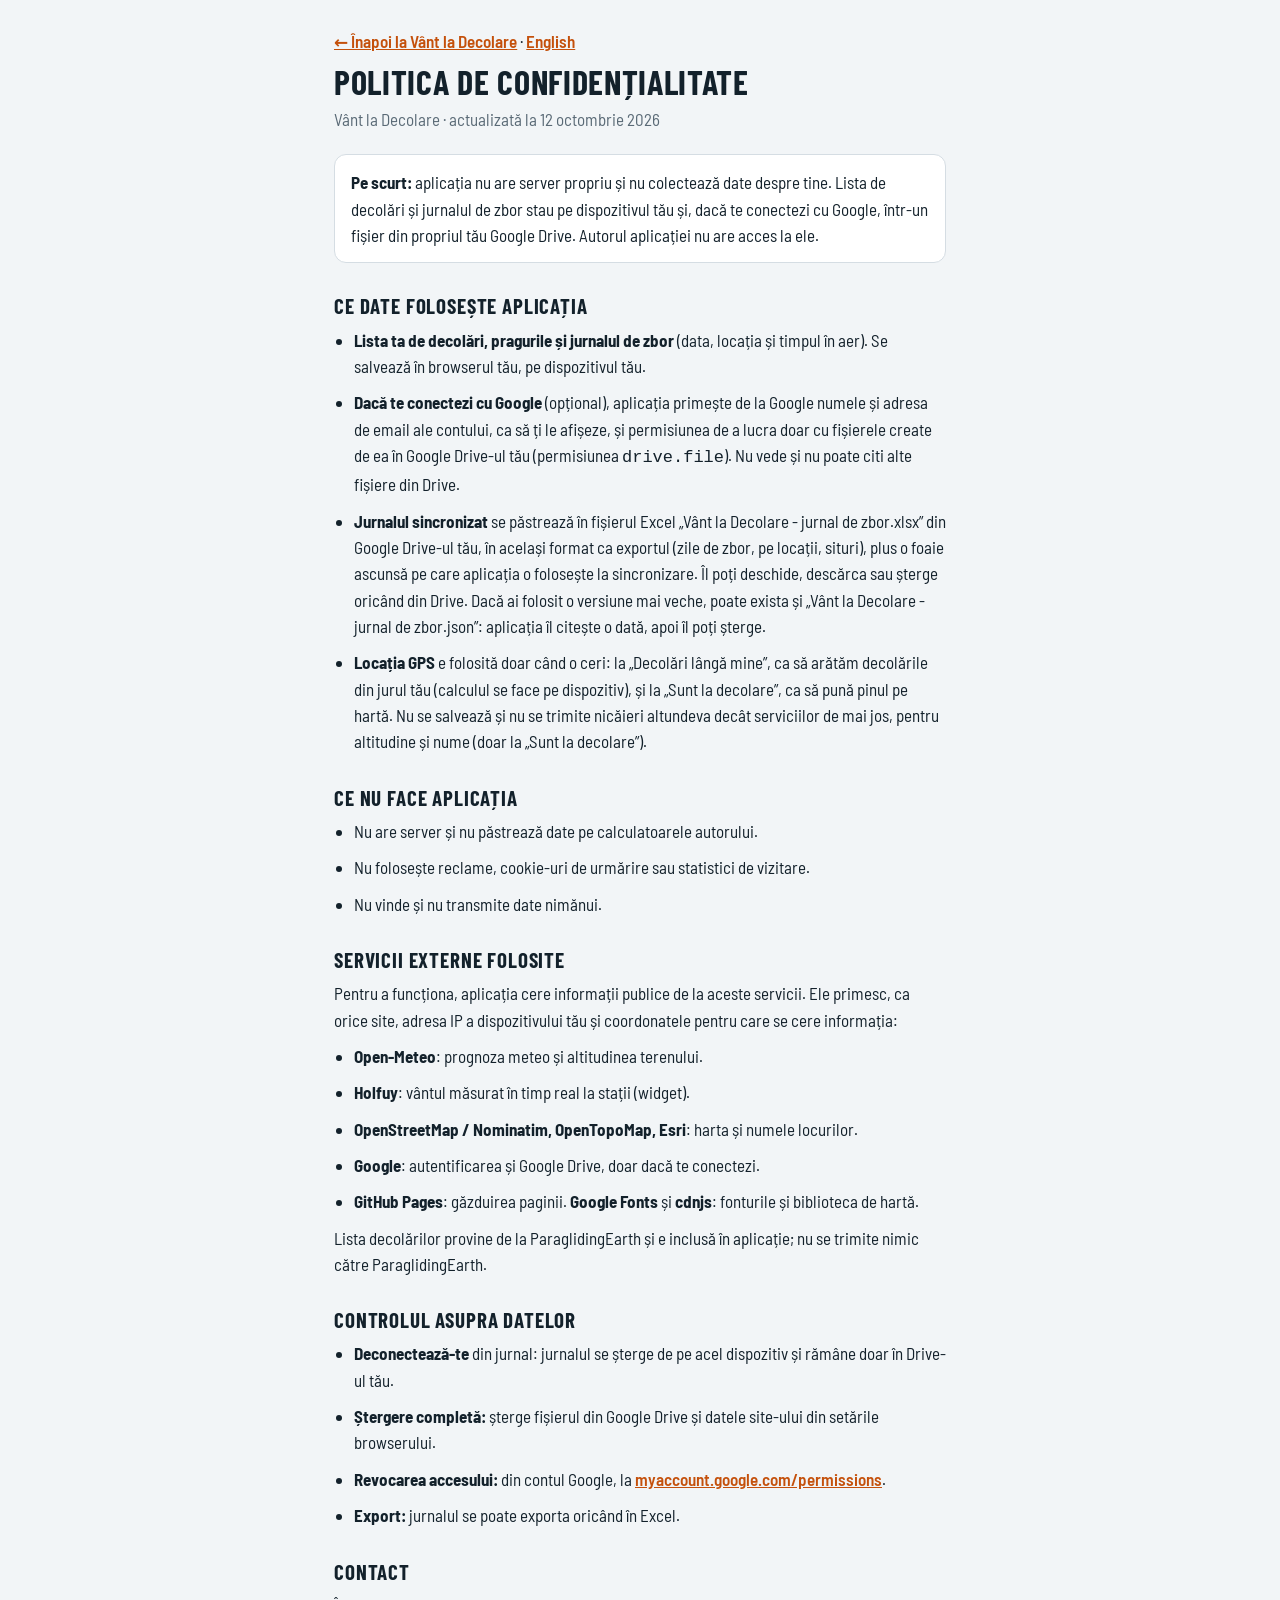
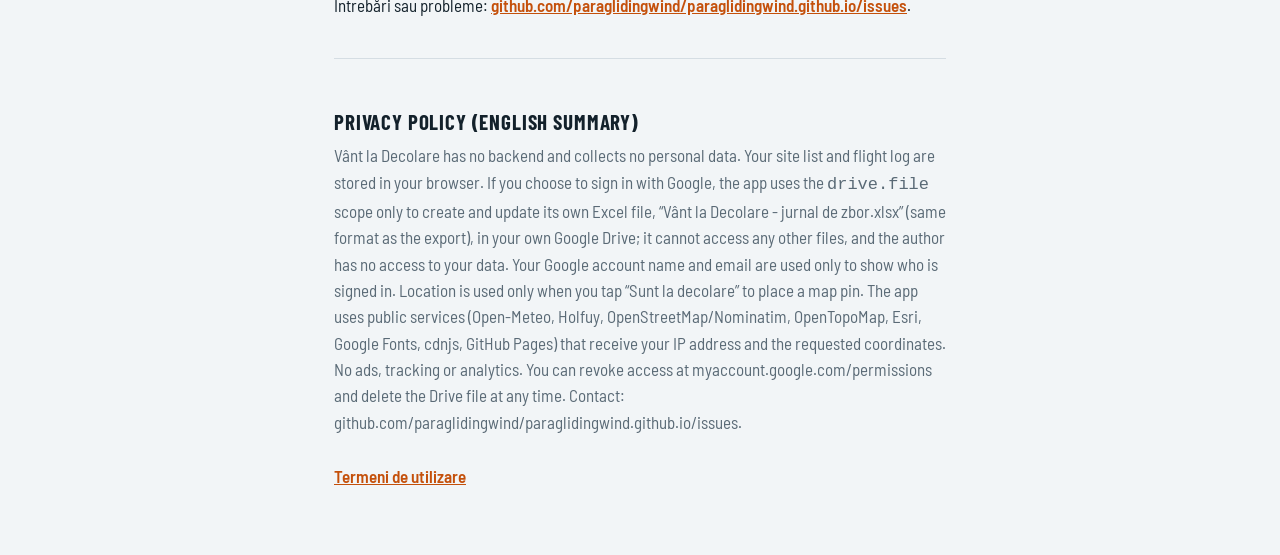
==== confidentialitate.html @ 06b41a00 "Test: ui-r2 2e56af4" ====
<!doctype html>
<html lang="ro">
<head>
<meta charset="utf-8">
<meta name="viewport" content="width=device-width,initial-scale=1,viewport-fit=cover">
<title>Confidențialitate · Vânt la Decolare</title>
<link rel="icon" href="icon.svg" type="image/svg+xml">
<link rel="preconnect" href="https://fonts.googleapis.com">
<link rel="preconnect" href="https://fonts.gstatic.com" crossorigin>
<link rel="stylesheet" href="https://fonts.googleapis.com/css2?family=Barlow+Condensed:wght@700&family=Barlow+Semi+Condensed:wght@400;600&display=swap">
<style>
/* Aceleași culori și fonturi ca aplicația; o coloană de text lizibilă. */
:root{--bg:#f2f5f7;--surface:#fff;--ink:#13212b;--muted:#5a6a76;--line:#d5dde3;--accent:#c4500b;
  --f-display:"Barlow Condensed","Arial Narrow",system-ui,sans-serif;--f-ui:"Barlow Semi Condensed","Roboto Condensed",system-ui,sans-serif;color-scheme:light}
@media (prefers-color-scheme: dark){:root:not([data-theme="light"]){--bg:#0d151b;--surface:#152029;--ink:#e4ebf0;--muted:#93a3ae;--line:#26343e;--accent:#ff8a3d;color-scheme:dark}}
:root[data-theme="dark"]{--bg:#0d151b;--surface:#152029;--ink:#e4ebf0;--muted:#93a3ae;--line:#26343e;--accent:#ff8a3d;color-scheme:dark}
*{box-sizing:border-box}
body{margin:0;background:var(--bg);color:var(--ink);font:400 17px/1.55 var(--f-ui);padding:env(safe-area-inset-top,0px) 16px env(safe-area-inset-bottom,0px)}
main{max-width:68ch;margin:0 auto;padding-block:28px 48px}
h1{font:700 34px/1.05 var(--f-display);text-transform:uppercase;letter-spacing:.02em;margin:0 0 6px;text-wrap:balance}
h2{font:700 21px/1.2 var(--f-display);text-transform:uppercase;letter-spacing:.04em;margin:30px 0 8px}
p,li{margin:0 0 10px}
ul{padding-left:20px;margin:0 0 10px}
a{color:var(--accent);font-weight:600}
.meta{color:var(--muted);margin-bottom:22px}
.box{background:var(--surface);border:1px solid var(--line);border-radius:12px;padding:14px 16px;margin:18px 0}
.en{margin-top:40px;padding-top:20px;border-top:1px solid var(--line);color:var(--muted)}
.en h2{color:var(--ink)}
</style>
</head>
<body>
<main>
  <p><a href="./?lang=ro">← Înapoi la Vânt la Decolare</a> · <a href="privacy.html">English</a></p>
  <h1>Politica de confidențialitate</h1>
  <p class="meta">Vânt la Decolare · actualizată la 12 octombrie 2026</p>

  <div class="box"><b>Pe scurt:</b> aplicația nu are server propriu și nu colectează date despre tine. Lista de decolări și jurnalul de zbor stau pe dispozitivul tău și, dacă te conectezi cu Google, într-un fișier din propriul tău Google Drive. Autorul aplicației nu are acces la ele.</div>

  <h2>Ce date folosește aplicația</h2>
  <ul>
    <li><b>Lista ta de decolări, pragurile și jurnalul de zbor</b> (data, locația și timpul în aer). Se salvează în browserul tău, pe dispozitivul tău.</li>
    <li><b>Dacă te conectezi cu Google</b> (opțional), aplicația primește de la Google numele și adresa de email ale contului, ca să ți le afișeze, și permisiunea de a lucra doar cu fișierele create de ea în Google Drive-ul tău (permisiunea <code>drive.file</code>). Nu vede și nu poate citi alte fișiere din Drive.</li>
    <li><b>Jurnalul sincronizat</b> se păstrează în fișierul Excel „Vânt la Decolare - jurnal de zbor.xlsx” din Google Drive-ul tău, în același format ca exportul (zile de zbor, pe locații, situri), plus o foaie ascunsă pe care aplicația o folosește la sincronizare. Îl poți deschide, descărca sau șterge oricând din Drive. Dacă ai folosit o versiune mai veche, poate exista și „Vânt la Decolare - jurnal de zbor.json”: aplicația îl citește o dată, apoi îl poți șterge.</li>
    <li><b>Locația GPS</b> e folosită doar când o ceri: la „Decolări lângă mine”, ca să arătăm decolările din jurul tău (calculul se face pe dispozitiv), și la „Sunt la decolare”, ca să pună pinul pe hartă. Nu se salvează și nu se trimite nicăieri altundeva decât serviciilor de mai jos, pentru altitudine și nume (doar la „Sunt la decolare”).</li>
  </ul>

  <h2>Ce nu face aplicația</h2>
  <ul>
    <li>Nu are server și nu păstrează date pe calculatoarele autorului.</li>
    <li>Nu folosește reclame, cookie-uri de urmărire sau statistici de vizitare.</li>
    <li>Nu vinde și nu transmite date nimănui.</li>
  </ul>

  <h2>Servicii externe folosite</h2>
  <p>Pentru a funcționa, aplicația cere informații publice de la aceste servicii. Ele primesc, ca orice site, adresa IP a dispozitivului tău și coordonatele pentru care se cere informația:</p>
  <ul>
    <li><b>Open-Meteo</b>: prognoza meteo și altitudinea terenului.</li>
    <li><b>Holfuy</b>: vântul măsurat în timp real la stații (widget).</li>
    <li><b>OpenStreetMap / Nominatim, OpenTopoMap, Esri</b>: harta și numele locurilor.</li>
    <li><b>Google</b>: autentificarea și Google Drive, doar dacă te conectezi.</li>
    <li><b>GitHub Pages</b>: găzduirea paginii. <b>Google Fonts</b> și <b>cdnjs</b>: fonturile și biblioteca de hartă.</li>
  </ul>
  <p>Lista decolărilor provine de la ParaglidingEarth și e inclusă în aplicație; nu se trimite nimic către ParaglidingEarth.</p>

  <h2>Controlul asupra datelor</h2>
  <ul>
    <li><b>Deconectează-te</b> din jurnal: jurnalul se șterge de pe acel dispozitiv și rămâne doar în Drive-ul tău.</li>
    <li><b>Ștergere completă:</b> șterge fișierul din Google Drive și datele site-ului din setările browserului.</li>
    <li><b>Revocarea accesului:</b> din contul Google, la <a href="https://myaccount.google.com/permissions" target="_blank" rel="noopener">myaccount.google.com/permissions</a>.</li>
    <li><b>Export:</b> jurnalul se poate exporta oricând în Excel.</li>
  </ul>

  <h2>Contact</h2>
  <p>Întrebări sau probleme: <a href="https://github.com/paraglidingwind/paraglidingwind.github.io/issues" target="_blank" rel="noopener">github.com/paraglidingwind/paraglidingwind.github.io/issues</a>.</p>

  <section class="en" lang="en">
    <h2>Privacy policy (English summary)</h2>
    <p>Vânt la Decolare has no backend and collects no personal data. Your site list and flight log are stored in your browser. If you choose to sign in with Google, the app uses the <code>drive.file</code> scope only to create and update its own Excel file, “Vânt la Decolare - jurnal de zbor.xlsx” (same format as the export), in your own Google Drive; it cannot access any other files, and the author has no access to your data. Your Google account name and email are used only to show who is signed in. Location is used only when you tap “Sunt la decolare” to place a map pin. The app uses public services (Open-Meteo, Holfuy, OpenStreetMap/Nominatim, OpenTopoMap, Esri, Google Fonts, cdnjs, GitHub Pages) that receive your IP address and the requested coordinates. No ads, tracking or analytics. You can revoke access at myaccount.google.com/permissions and delete the Drive file at any time. Contact: github.com/paraglidingwind/paraglidingwind.github.io/issues.</p>
  </section>
  <p class="meta" style="margin-top:28px"><a href="termeni.html">Termeni de utilizare</a></p>
</main>
</body>
</html>
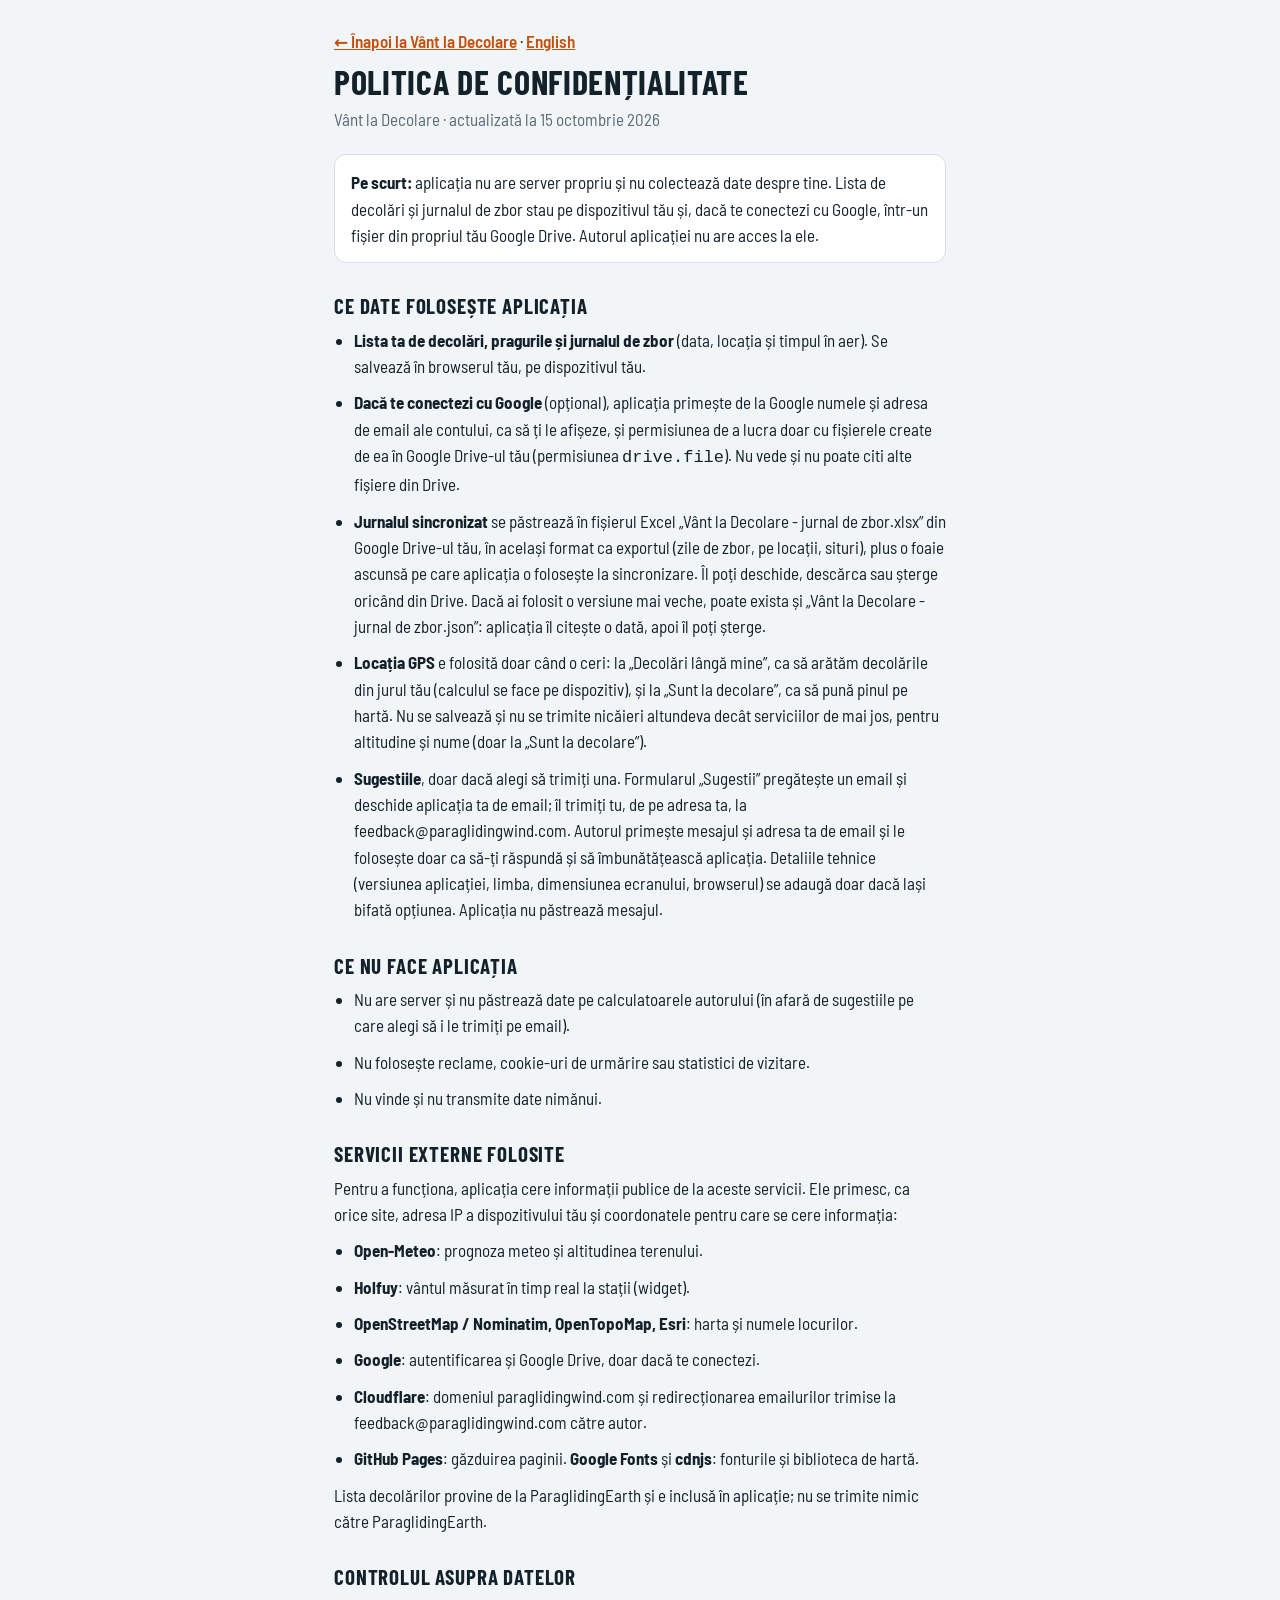
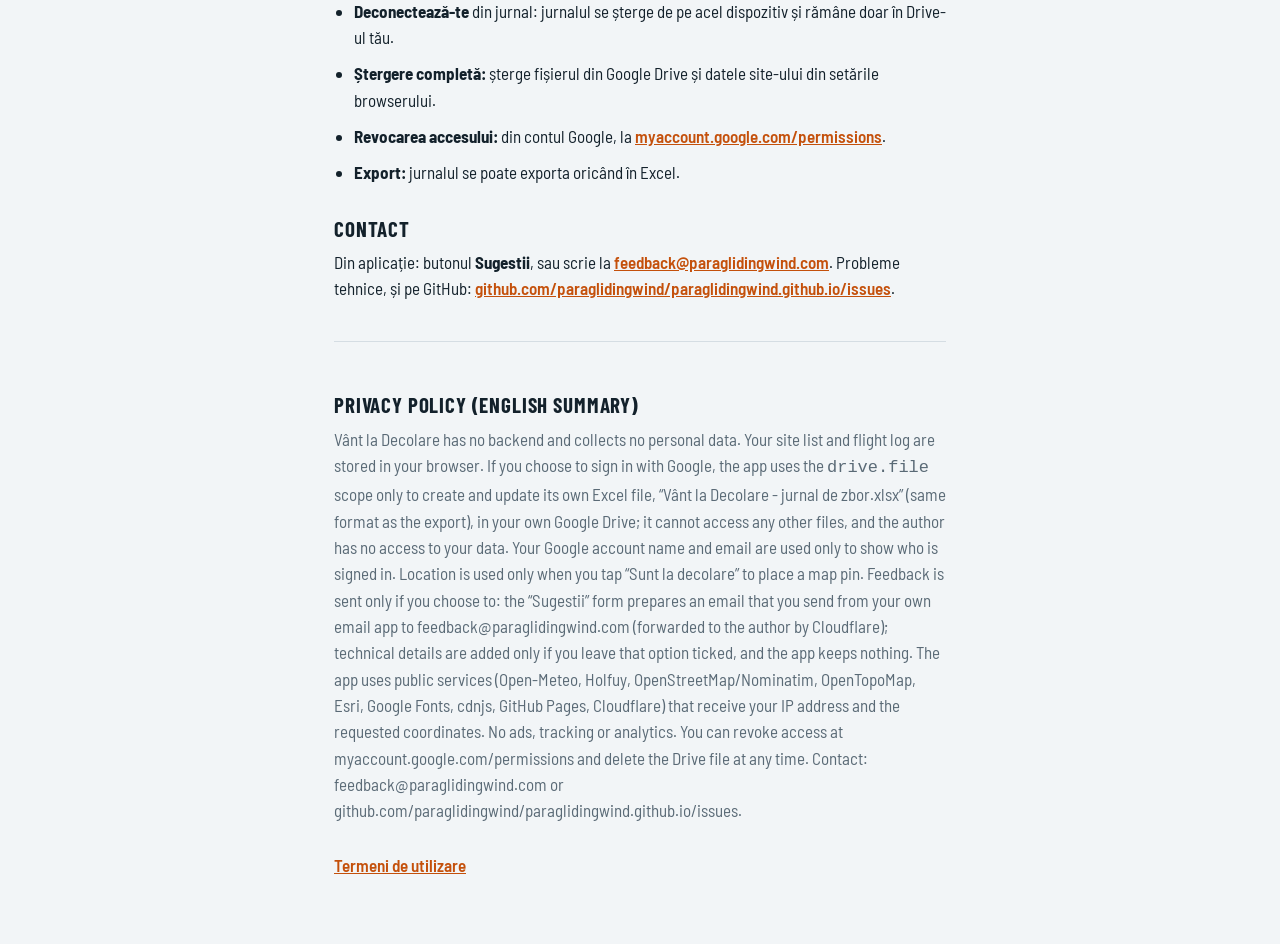
==== commit 3a6f9457: "Test: ui-r2 d17259e" ====
--- a/confidentialitate.html
+++ b/confidentialitate.html
@@ -32,7 +32,7 @@
 <main>
   <p><a href="./?lang=ro">← Înapoi la Vânt la Decolare</a> · <a href="privacy.html">English</a></p>
   <h1>Politica de confidențialitate</h1>
-  <p class="meta">Vânt la Decolare · actualizată la 12 octombrie 2026</p>
+  <p class="meta">Vânt la Decolare · actualizată la 15 octombrie 2026</p>
 
   <div class="box"><b>Pe scurt:</b> aplicația nu are server propriu și nu colectează date despre tine. Lista de decolări și jurnalul de zbor stau pe dispozitivul tău și, dacă te conectezi cu Google, într-un fișier din propriul tău Google Drive. Autorul aplicației nu are acces la ele.</div>
 
@@ -42,11 +42,12 @@
     <li><b>Dacă te conectezi cu Google</b> (opțional), aplicația primește de la Google numele și adresa de email ale contului, ca să ți le afișeze, și permisiunea de a lucra doar cu fișierele create de ea în Google Drive-ul tău (permisiunea <code>drive.file</code>). Nu vede și nu poate citi alte fișiere din Drive.</li>
     <li><b>Jurnalul sincronizat</b> se păstrează în fișierul Excel „Vânt la Decolare - jurnal de zbor.xlsx” din Google Drive-ul tău, în același format ca exportul (zile de zbor, pe locații, situri), plus o foaie ascunsă pe care aplicația o folosește la sincronizare. Îl poți deschide, descărca sau șterge oricând din Drive. Dacă ai folosit o versiune mai veche, poate exista și „Vânt la Decolare - jurnal de zbor.json”: aplicația îl citește o dată, apoi îl poți șterge.</li>
     <li><b>Locația GPS</b> e folosită doar când o ceri: la „Decolări lângă mine”, ca să arătăm decolările din jurul tău (calculul se face pe dispozitiv), și la „Sunt la decolare”, ca să pună pinul pe hartă. Nu se salvează și nu se trimite nicăieri altundeva decât serviciilor de mai jos, pentru altitudine și nume (doar la „Sunt la decolare”).</li>
+    <li><b>Sugestiile</b>, doar dacă alegi să trimiți una. Formularul „Sugestii” pregătește un email și deschide aplicația ta de email; îl trimiți tu, de pe adresa ta, la feedback@paraglidingwind.com. Autorul primește mesajul și adresa ta de email și le folosește doar ca să-ți răspundă și să îmbunătățească aplicația. Detaliile tehnice (versiunea aplicației, limba, dimensiunea ecranului, browserul) se adaugă doar dacă lași bifată opțiunea. Aplicația nu păstrează mesajul.</li>
   </ul>
 
   <h2>Ce nu face aplicația</h2>
   <ul>
-    <li>Nu are server și nu păstrează date pe calculatoarele autorului.</li>
+    <li>Nu are server și nu păstrează date pe calculatoarele autorului (în afară de sugestiile pe care alegi să i le trimiți pe email).</li>
     <li>Nu folosește reclame, cookie-uri de urmărire sau statistici de vizitare.</li>
     <li>Nu vinde și nu transmite date nimănui.</li>
   </ul>
@@ -58,6 +59,7 @@
     <li><b>Holfuy</b>: vântul măsurat în timp real la stații (widget).</li>
     <li><b>OpenStreetMap / Nominatim, OpenTopoMap, Esri</b>: harta și numele locurilor.</li>
     <li><b>Google</b>: autentificarea și Google Drive, doar dacă te conectezi.</li>
+    <li><b>Cloudflare</b>: domeniul paraglidingwind.com și redirecționarea emailurilor trimise la feedback@paraglidingwind.com către autor.</li>
     <li><b>GitHub Pages</b>: găzduirea paginii. <b>Google Fonts</b> și <b>cdnjs</b>: fonturile și biblioteca de hartă.</li>
   </ul>
   <p>Lista decolărilor provine de la ParaglidingEarth și e inclusă în aplicație; nu se trimite nimic către ParaglidingEarth.</p>
@@ -71,11 +73,11 @@
   </ul>
 
   <h2>Contact</h2>
-  <p>Întrebări sau probleme: <a href="https://github.com/paraglidingwind/paraglidingwind.github.io/issues" target="_blank" rel="noopener">github.com/paraglidingwind/paraglidingwind.github.io/issues</a>.</p>
+  <p>Din aplicație: butonul <b>Sugestii</b>, sau scrie la <a href="mailto:feedback@paraglidingwind.com">feedback@paraglidingwind.com</a>. Probleme tehnice, și pe GitHub: <a href="https://github.com/paraglidingwind/paraglidingwind.github.io/issues" target="_blank" rel="noopener">github.com/paraglidingwind/paraglidingwind.github.io/issues</a>.</p>
 
   <section class="en" lang="en">
     <h2>Privacy policy (English summary)</h2>
-    <p>Vânt la Decolare has no backend and collects no personal data. Your site list and flight log are stored in your browser. If you choose to sign in with Google, the app uses the <code>drive.file</code> scope only to create and update its own Excel file, “Vânt la Decolare - jurnal de zbor.xlsx” (same format as the export), in your own Google Drive; it cannot access any other files, and the author has no access to your data. Your Google account name and email are used only to show who is signed in. Location is used only when you tap “Sunt la decolare” to place a map pin. The app uses public services (Open-Meteo, Holfuy, OpenStreetMap/Nominatim, OpenTopoMap, Esri, Google Fonts, cdnjs, GitHub Pages) that receive your IP address and the requested coordinates. No ads, tracking or analytics. You can revoke access at myaccount.google.com/permissions and delete the Drive file at any time. Contact: github.com/paraglidingwind/paraglidingwind.github.io/issues.</p>
+    <p>Vânt la Decolare has no backend and collects no personal data. Your site list and flight log are stored in your browser. If you choose to sign in with Google, the app uses the <code>drive.file</code> scope only to create and update its own Excel file, “Vânt la Decolare - jurnal de zbor.xlsx” (same format as the export), in your own Google Drive; it cannot access any other files, and the author has no access to your data. Your Google account name and email are used only to show who is signed in. Location is used only when you tap “Sunt la decolare” to place a map pin. Feedback is sent only if you choose to: the “Sugestii” form prepares an email that you send from your own email app to feedback@paraglidingwind.com (forwarded to the author by Cloudflare); technical details are added only if you leave that option ticked, and the app keeps nothing. The app uses public services (Open-Meteo, Holfuy, OpenStreetMap/Nominatim, OpenTopoMap, Esri, Google Fonts, cdnjs, GitHub Pages, Cloudflare) that receive your IP address and the requested coordinates. No ads, tracking or analytics. You can revoke access at myaccount.google.com/permissions and delete the Drive file at any time. Contact: feedback@paraglidingwind.com or github.com/paraglidingwind/paraglidingwind.github.io/issues.</p>
   </section>
   <p class="meta" style="margin-top:28px"><a href="termeni.html">Termeni de utilizare</a></p>
 </main>
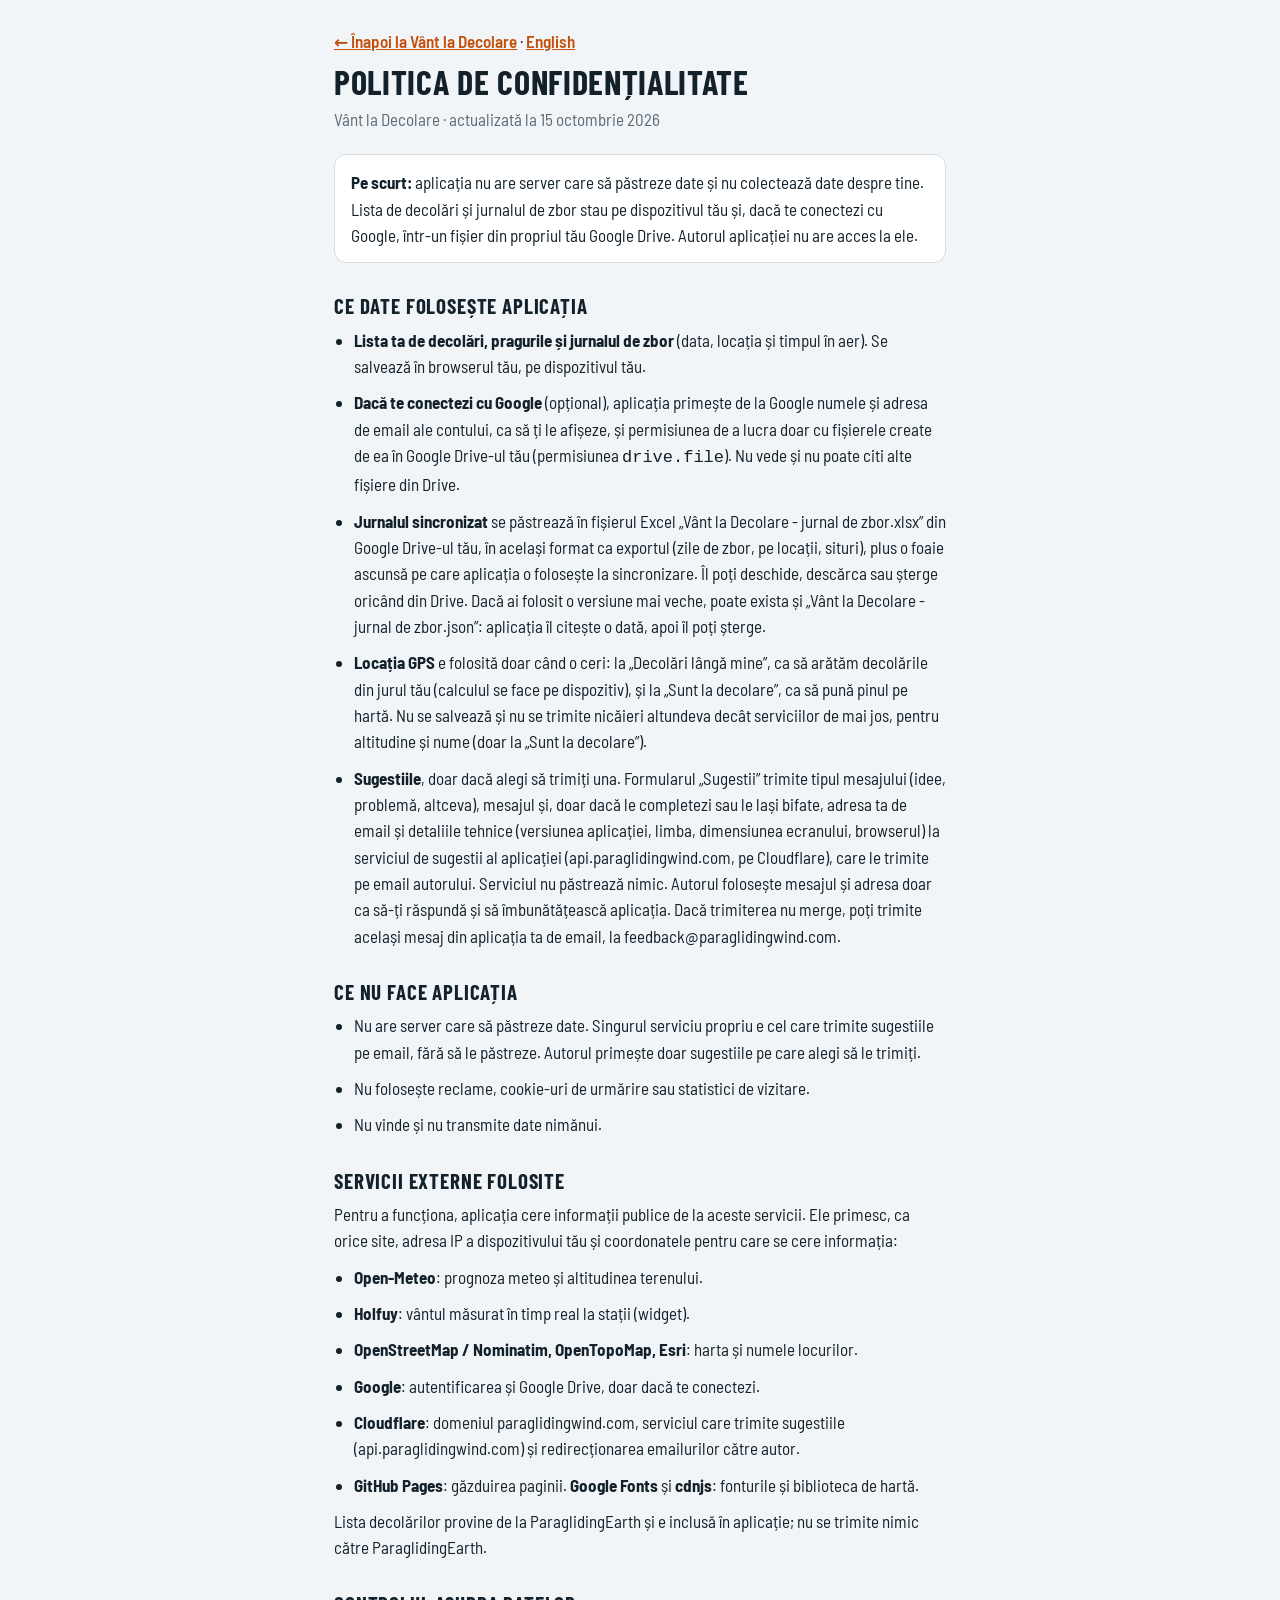
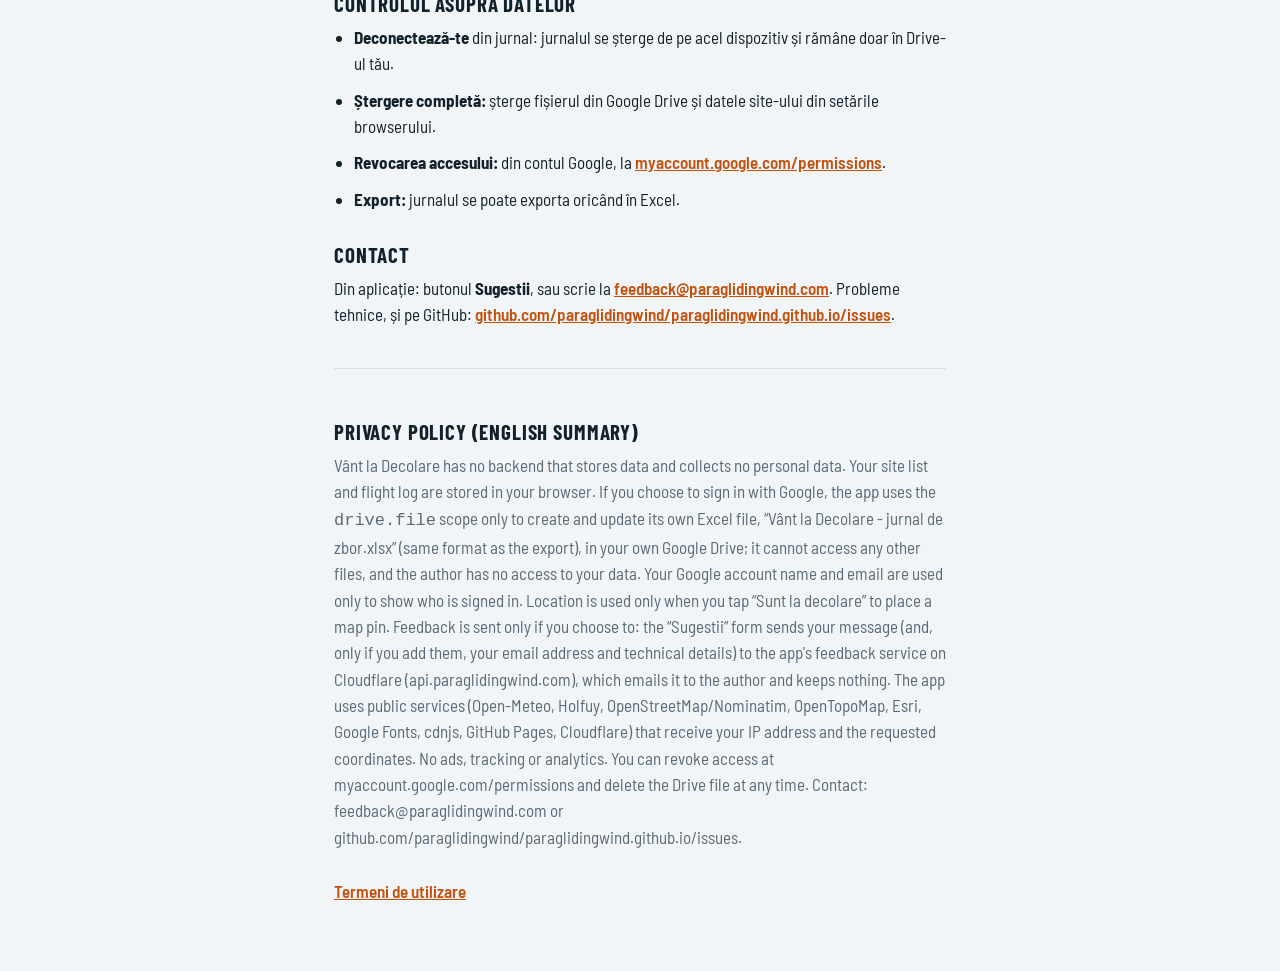
==== commit d07651f4: "Test: ui-r2 c39677d" ====
--- a/confidentialitate.html
+++ b/confidentialitate.html
@@ -34,7 +34,7 @@
   <h1>Politica de confidențialitate</h1>
   <p class="meta">Vânt la Decolare · actualizată la 15 octombrie 2026</p>
 
-  <div class="box"><b>Pe scurt:</b> aplicația nu are server propriu și nu colectează date despre tine. Lista de decolări și jurnalul de zbor stau pe dispozitivul tău și, dacă te conectezi cu Google, într-un fișier din propriul tău Google Drive. Autorul aplicației nu are acces la ele.</div>
+  <div class="box"><b>Pe scurt:</b> aplicația nu are server care să păstreze date și nu colectează date despre tine. Lista de decolări și jurnalul de zbor stau pe dispozitivul tău și, dacă te conectezi cu Google, într-un fișier din propriul tău Google Drive. Autorul aplicației nu are acces la ele.</div>
 
   <h2>Ce date folosește aplicația</h2>
   <ul>
@@ -42,12 +42,12 @@
     <li><b>Dacă te conectezi cu Google</b> (opțional), aplicația primește de la Google numele și adresa de email ale contului, ca să ți le afișeze, și permisiunea de a lucra doar cu fișierele create de ea în Google Drive-ul tău (permisiunea <code>drive.file</code>). Nu vede și nu poate citi alte fișiere din Drive.</li>
     <li><b>Jurnalul sincronizat</b> se păstrează în fișierul Excel „Vânt la Decolare - jurnal de zbor.xlsx” din Google Drive-ul tău, în același format ca exportul (zile de zbor, pe locații, situri), plus o foaie ascunsă pe care aplicația o folosește la sincronizare. Îl poți deschide, descărca sau șterge oricând din Drive. Dacă ai folosit o versiune mai veche, poate exista și „Vânt la Decolare - jurnal de zbor.json”: aplicația îl citește o dată, apoi îl poți șterge.</li>
     <li><b>Locația GPS</b> e folosită doar când o ceri: la „Decolări lângă mine”, ca să arătăm decolările din jurul tău (calculul se face pe dispozitiv), și la „Sunt la decolare”, ca să pună pinul pe hartă. Nu se salvează și nu se trimite nicăieri altundeva decât serviciilor de mai jos, pentru altitudine și nume (doar la „Sunt la decolare”).</li>
-    <li><b>Sugestiile</b>, doar dacă alegi să trimiți una. Formularul „Sugestii” pregătește un email și deschide aplicația ta de email; îl trimiți tu, de pe adresa ta, la feedback@paraglidingwind.com. Autorul primește mesajul și adresa ta de email și le folosește doar ca să-ți răspundă și să îmbunătățească aplicația. Detaliile tehnice (versiunea aplicației, limba, dimensiunea ecranului, browserul) se adaugă doar dacă lași bifată opțiunea. Aplicația nu păstrează mesajul.</li>
+    <li><b>Sugestiile</b>, doar dacă alegi să trimiți una. Formularul „Sugestii” trimite tipul mesajului (idee, problemă, altceva), mesajul și, doar dacă le completezi sau le lași bifate, adresa ta de email și detaliile tehnice (versiunea aplicației, limba, dimensiunea ecranului, browserul) la serviciul de sugestii al aplicației (api.paraglidingwind.com, pe Cloudflare), care le trimite pe email autorului. Serviciul nu păstrează nimic. Autorul folosește mesajul și adresa doar ca să-ți răspundă și să îmbunătățească aplicația. Dacă trimiterea nu merge, poți trimite același mesaj din aplicația ta de email, la feedback@paraglidingwind.com.</li>
   </ul>
 
   <h2>Ce nu face aplicația</h2>
   <ul>
-    <li>Nu are server și nu păstrează date pe calculatoarele autorului (în afară de sugestiile pe care alegi să i le trimiți pe email).</li>
+    <li>Nu are server care să păstreze date. Singurul serviciu propriu e cel care trimite sugestiile pe email, fără să le păstreze. Autorul primește doar sugestiile pe care alegi să le trimiți.</li>
     <li>Nu folosește reclame, cookie-uri de urmărire sau statistici de vizitare.</li>
     <li>Nu vinde și nu transmite date nimănui.</li>
   </ul>
@@ -59,7 +59,7 @@
     <li><b>Holfuy</b>: vântul măsurat în timp real la stații (widget).</li>
     <li><b>OpenStreetMap / Nominatim, OpenTopoMap, Esri</b>: harta și numele locurilor.</li>
     <li><b>Google</b>: autentificarea și Google Drive, doar dacă te conectezi.</li>
-    <li><b>Cloudflare</b>: domeniul paraglidingwind.com și redirecționarea emailurilor trimise la feedback@paraglidingwind.com către autor.</li>
+    <li><b>Cloudflare</b>: domeniul paraglidingwind.com, serviciul care trimite sugestiile (api.paraglidingwind.com) și redirecționarea emailurilor către autor.</li>
     <li><b>GitHub Pages</b>: găzduirea paginii. <b>Google Fonts</b> și <b>cdnjs</b>: fonturile și biblioteca de hartă.</li>
   </ul>
   <p>Lista decolărilor provine de la ParaglidingEarth și e inclusă în aplicație; nu se trimite nimic către ParaglidingEarth.</p>
@@ -77,7 +77,7 @@
 
   <section class="en" lang="en">
     <h2>Privacy policy (English summary)</h2>
-    <p>Vânt la Decolare has no backend and collects no personal data. Your site list and flight log are stored in your browser. If you choose to sign in with Google, the app uses the <code>drive.file</code> scope only to create and update its own Excel file, “Vânt la Decolare - jurnal de zbor.xlsx” (same format as the export), in your own Google Drive; it cannot access any other files, and the author has no access to your data. Your Google account name and email are used only to show who is signed in. Location is used only when you tap “Sunt la decolare” to place a map pin. Feedback is sent only if you choose to: the “Sugestii” form prepares an email that you send from your own email app to feedback@paraglidingwind.com (forwarded to the author by Cloudflare); technical details are added only if you leave that option ticked, and the app keeps nothing. The app uses public services (Open-Meteo, Holfuy, OpenStreetMap/Nominatim, OpenTopoMap, Esri, Google Fonts, cdnjs, GitHub Pages, Cloudflare) that receive your IP address and the requested coordinates. No ads, tracking or analytics. You can revoke access at myaccount.google.com/permissions and delete the Drive file at any time. Contact: feedback@paraglidingwind.com or github.com/paraglidingwind/paraglidingwind.github.io/issues.</p>
+    <p>Vânt la Decolare has no backend that stores data and collects no personal data. Your site list and flight log are stored in your browser. If you choose to sign in with Google, the app uses the <code>drive.file</code> scope only to create and update its own Excel file, “Vânt la Decolare - jurnal de zbor.xlsx” (same format as the export), in your own Google Drive; it cannot access any other files, and the author has no access to your data. Your Google account name and email are used only to show who is signed in. Location is used only when you tap “Sunt la decolare” to place a map pin. Feedback is sent only if you choose to: the “Sugestii” form sends your message (and, only if you add them, your email address and technical details) to the app's feedback service on Cloudflare (api.paraglidingwind.com), which emails it to the author and keeps nothing. The app uses public services (Open-Meteo, Holfuy, OpenStreetMap/Nominatim, OpenTopoMap, Esri, Google Fonts, cdnjs, GitHub Pages, Cloudflare) that receive your IP address and the requested coordinates. No ads, tracking or analytics. You can revoke access at myaccount.google.com/permissions and delete the Drive file at any time. Contact: feedback@paraglidingwind.com or github.com/paraglidingwind/paraglidingwind.github.io/issues.</p>
   </section>
   <p class="meta" style="margin-top:28px"><a href="termeni.html">Termeni de utilizare</a></p>
 </main>
